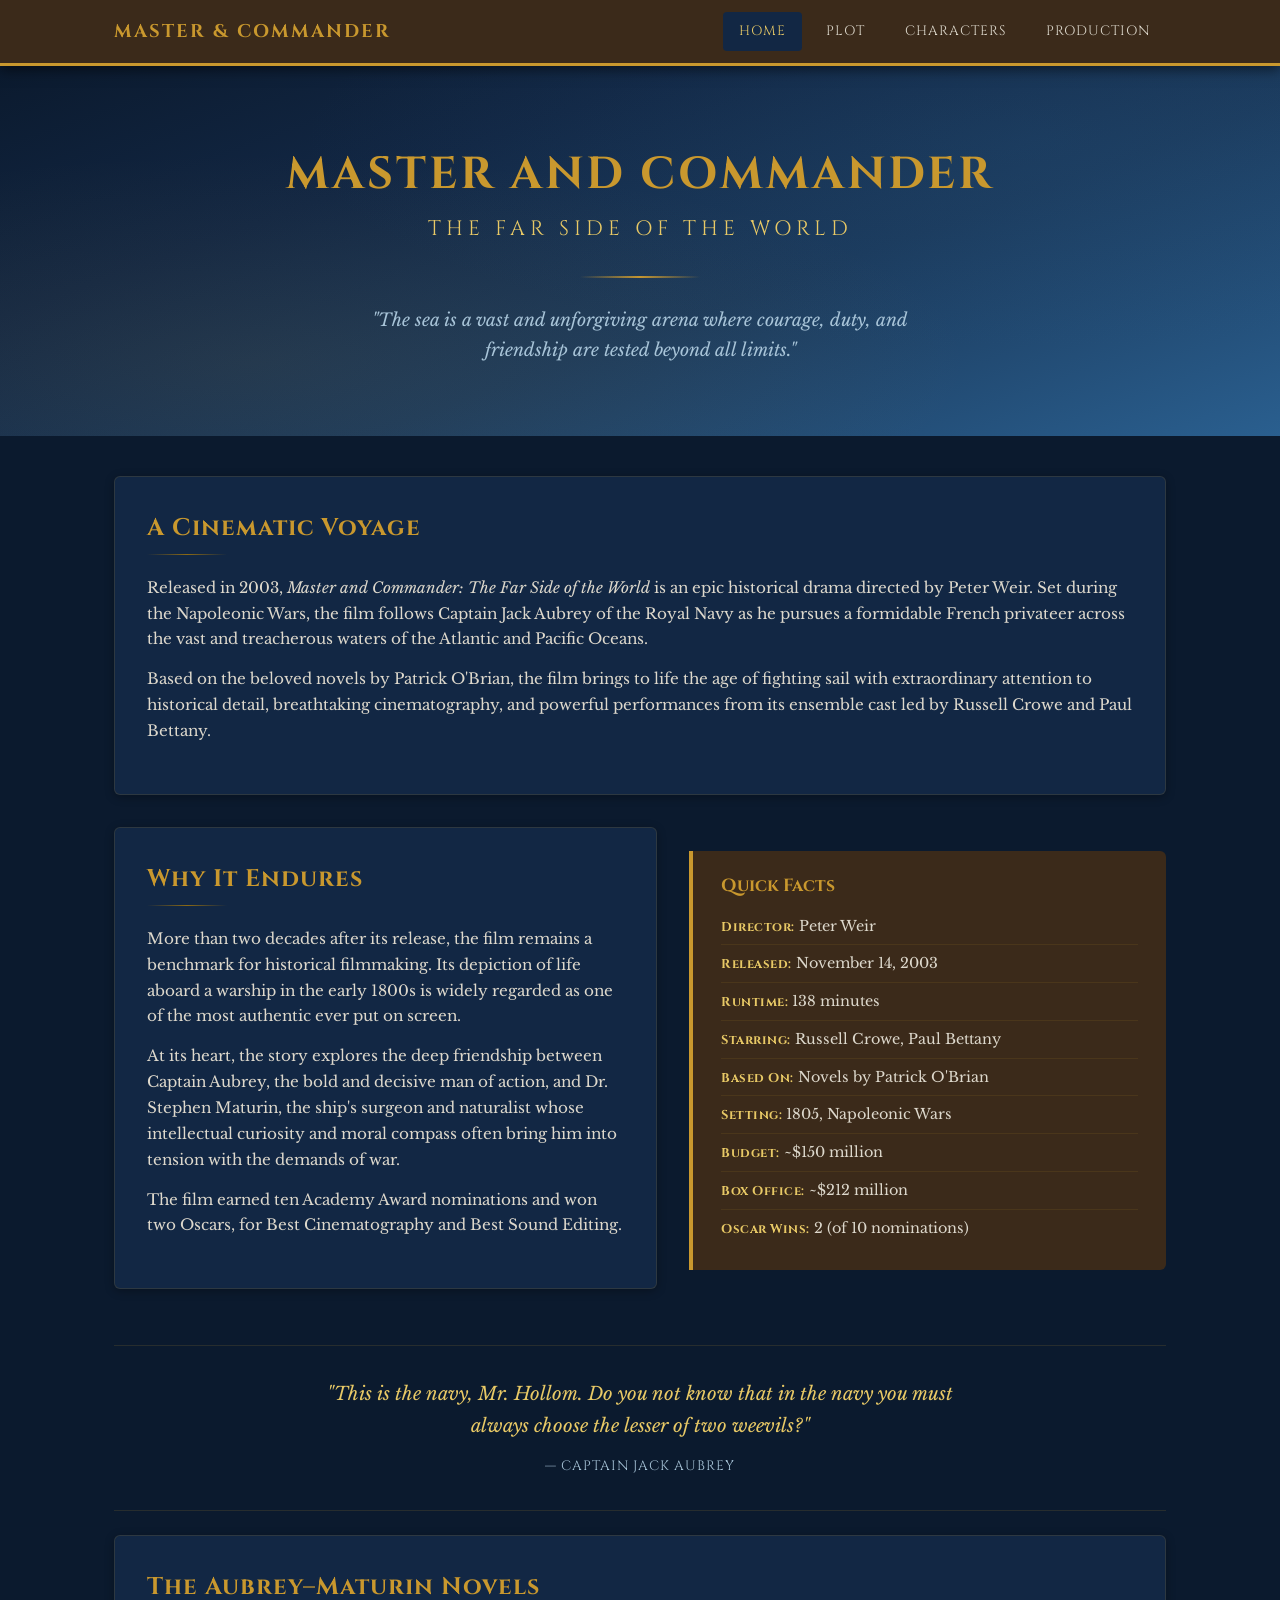
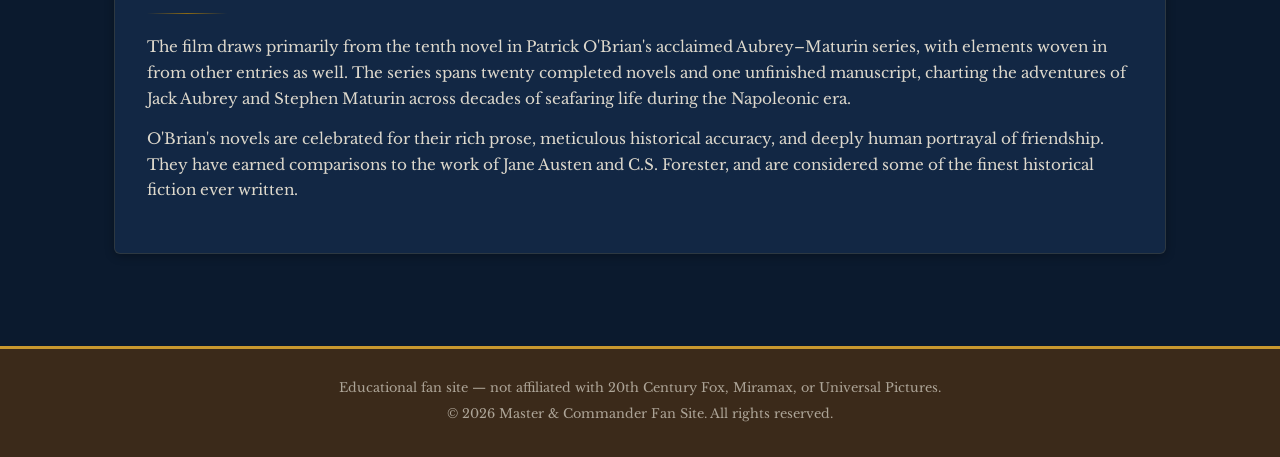
==== index.html @ 2dff8941 "Add files via upload" ====
<!DOCTYPE html>
<html lang="en">
<head>
    <meta charset="UTF-8">
    <meta name="viewport" content="width=device-width, initial-scale=1.0">
    <title>Master and Commander: The Far Side of the World</title>
    <link rel="stylesheet" href="styles.css">
</head>
<body>

    <!-- ========== Header & Navigation ========== -->
    <header>
        <div class="header-inner">
            <div class="site-title"><a href="index.html">Master &amp; Commander</a></div>
            <nav>
                <ul>
                    <li><a href="index.html" class="active">Home</a></li>
                    <li><a href="plot.html">Plot</a></li>
                    <li><a href="characters.html">Characters</a></li>
                    <li><a href="production.html">Production</a></li>
                </ul>
            </nav>
        </div>
    </header>

    <!-- ========== Hero Section ========== -->
    <section class="hero">
        <h1>Master and Commander</h1>
        <p class="subtitle">The Far Side of the World</p>
        <div class="divider"></div>
        <p class="tagline">"The sea is a vast and unforgiving arena where courage, duty, and friendship are tested beyond all limits."</p>
    </section>

    <!-- ========== Main Content ========== -->
    <main>

        <!-- Introduction -->
        <section class="content-section">
            <h2>A Cinematic Voyage</h2>
            <div class="section-divider"></div>
            <p>
                Released in 2003, <em>Master and Commander: The Far Side of the World</em> is an epic 
                historical drama directed by Peter Weir. Set during the Napoleonic Wars, the film follows 
                Captain Jack Aubrey of the Royal Navy as he pursues a formidable French privateer across 
                the vast and treacherous waters of the Atlantic and Pacific Oceans.
            </p>
            <p>
                Based on the beloved novels by Patrick O'Brian, the film brings to life the age of 
                fighting sail with extraordinary attention to historical detail, breathtaking 
                cinematography, and powerful performances from its ensemble cast led by Russell Crowe 
                and Paul Bettany.
            </p>
        </section>

        <!-- Two Column: Overview + Quick Facts -->
        <div class="two-col">
            <section class="content-section col">
                <h2>Why It Endures</h2>
                <div class="section-divider"></div>
                <p>
                    More than two decades after its release, the film remains a benchmark for historical 
                    filmmaking. Its depiction of life aboard a warship in the early 1800s is widely 
                    regarded as one of the most authentic ever put on screen.
                </p>
                <p>
                    At its heart, the story explores the deep friendship between Captain Aubrey, the 
                    bold and decisive man of action, and Dr. Stephen Maturin, the ship's surgeon and 
                    naturalist whose intellectual curiosity and moral compass often bring him into tension 
                    with the demands of war.
                </p>
                <p>
                    The film earned ten Academy Award nominations and won two Oscars, for Best 
                    Cinematography and Best Sound Editing.
                </p>
            </section>

            <div class="col">
                <div class="info-box">
                    <h3>Quick Facts</h3>
                    <ul class="fact-list">
                        <li><strong>Director:</strong> Peter Weir</li>
                        <li><strong>Released:</strong> November 14, 2003</li>
                        <li><strong>Runtime:</strong> 138 minutes</li>
                        <li><strong>Starring:</strong> Russell Crowe, Paul Bettany</li>
                        <li><strong>Based On:</strong> Novels by Patrick O'Brian</li>
                        <li><strong>Setting:</strong> 1805, Napoleonic Wars</li>
                        <li><strong>Budget:</strong> ~$150 million</li>
                        <li><strong>Box Office:</strong> ~$212 million</li>
                        <li><strong>Oscar Wins:</strong> 2 (of 10 nominations)</li>
                    </ul>
                </div>
            </div>
        </div>

        <!-- Quote -->
        <div class="quote-block">
            <blockquote>
                "This is the navy, Mr. Hollom. Do you not know that in the navy you must always choose the lesser of two weevils?"
            </blockquote>
            <cite>&mdash; Captain Jack Aubrey</cite>
        </div>

        <!-- Source Material -->
        <section class="content-section">
            <h2>The Aubrey&ndash;Maturin Novels</h2>
            <div class="section-divider"></div>
            <p>
                The film draws primarily from the tenth novel in Patrick O'Brian's acclaimed 
                Aubrey&ndash;Maturin series, with elements woven in from other entries as well. 
                The series spans twenty completed novels and one unfinished manuscript, charting 
                the adventures of Jack Aubrey and Stephen Maturin across decades of seafaring 
                life during the Napoleonic era.
            </p>
            <p>
                O'Brian's novels are celebrated for their rich prose, meticulous historical accuracy, 
                and deeply human portrayal of friendship. They have earned comparisons to the work of 
                Jane Austen and C.S. Forester, and are considered some of the finest historical fiction 
                ever written.
            </p>
        </section>

    </main>

    <!-- ========== Footer ========== -->
    <footer>
        <p>Educational fan site &mdash; not affiliated with 20th Century Fox, Miramax, or Universal Pictures.</p>
        <p>&copy; 2026 Master &amp; Commander Fan Site. All rights reserved.</p>
    </footer>

</body>
</html>
---- styles.css ----
/* ============================================
   Master and Commander: Far Side of the World
   Website Stylesheet
   Color Palette: Navy Blues, Golds, Dark Oak, White
   ============================================ */

/* ---------- Google Fonts ---------- */
@import url('https://fonts.googleapis.com/css2?family=Cinzel:wght@400;600;700&family=Libre+Baskerville:ital,wght@0,400;0,700;1,400&display=swap');

/* ---------- CSS Variables ---------- */
:root {
    --navy-dark: #0b1a2e;
    --navy: #122744;
    --navy-light: #1b3a5c;
    --blue-mid: #2a5f8f;
    --blue-light: #a8c4d8;
    --gold-dark: #8b6914;
    --gold: #c9982e;
    --gold-light: #e8c966;
    --oak-dark: #3b2a1a;
    --oak: #5c3d24;
    --oak-light: #7a5636;
    --white: #f5f0e8;
    --white-pure: #ffffff;
    --text-light: #ddd8cc;
    --text-dark: #1a1a1a;
}

/* ---------- Reset & Base ---------- */
* {
    margin: 0;
    padding: 0;
    box-sizing: border-box;
}

html {
    scroll-behavior: smooth;
}

body {
    font-family: 'Libre Baskerville', Georgia, serif;
    background-color: var(--navy-dark);
    color: var(--text-light);
    line-height: 1.7;
    min-height: 100vh;
    display: flex;
    flex-direction: column;
}

h1, h2, h3, h4 {
    font-family: 'Cinzel', serif;
    color: var(--gold);
    line-height: 1.3;
}

a {
    color: var(--gold-light);
    text-decoration: none;
    transition: color 0.3s ease;
}

a:hover {
    color: var(--white-pure);
}

img {
    max-width: 100%;
    height: auto;
}

/* ---------- Header / Navigation ---------- */
header {
    background-color: var(--oak-dark);
    border-bottom: 3px solid var(--gold);
    padding: 0;
    position: sticky;
    top: 0;
    z-index: 100;
    box-shadow: 0 4px 12px rgba(0, 0, 0, 0.5);
}

.header-inner {
    max-width: 1100px;
    margin: 0 auto;
    display: flex;
    align-items: center;
    justify-content: space-between;
    padding: 12px 24px;
}

.site-title {
    font-family: 'Cinzel', serif;
    font-size: 1.15rem;
    font-weight: 700;
    color: var(--gold);
    letter-spacing: 2px;
    text-transform: uppercase;
    white-space: nowrap;
}

.site-title a {
    color: var(--gold);
}

.site-title a:hover {
    color: var(--gold-light);
}

nav ul {
    list-style: none;
    display: flex;
    gap: 8px;
}

nav ul li a {
    display: block;
    padding: 8px 16px;
    color: var(--text-light);
    font-family: 'Cinzel', serif;
    font-size: 0.85rem;
    letter-spacing: 1px;
    text-transform: uppercase;
    border-radius: 4px;
    transition: background-color 0.3s ease, color 0.3s ease;
}

nav ul li a:hover,
nav ul li a.active {
    background-color: var(--navy);
    color: var(--gold-light);
}

/* ---------- Hero Section ---------- */
.hero {
    background: linear-gradient(
        160deg,
        var(--navy-dark) 0%,
        var(--navy) 30%,
        var(--navy-light) 60%,
        var(--blue-mid) 100%
    );
    text-align: center;
    padding: 80px 24px 70px;
    position: relative;
    overflow: hidden;
}

.hero::before {
    content: "";
    position: absolute;
    top: 0;
    left: 0;
    right: 0;
    bottom: 0;
    background:
        radial-gradient(ellipse at 20% 80%, rgba(201, 152, 46, 0.08) 0%, transparent 50%),
        radial-gradient(ellipse at 80% 20%, rgba(42, 95, 143, 0.15) 0%, transparent 50%);
    pointer-events: none;
}

.hero h1 {
    font-size: 2.8rem;
    color: var(--gold);
    letter-spacing: 3px;
    text-transform: uppercase;
    margin-bottom: 8px;
    position: relative;
}

.hero .subtitle {
    font-family: 'Cinzel', serif;
    font-size: 1.3rem;
    color: var(--gold-light);
    letter-spacing: 5px;
    text-transform: uppercase;
    margin-bottom: 24px;
    position: relative;
}

.hero .tagline {
    font-style: italic;
    font-size: 1.1rem;
    color: var(--blue-light);
    max-width: 600px;
    margin: 0 auto;
    position: relative;
}

/* Gold decorative divider */
.divider {
    width: 120px;
    height: 2px;
    background: linear-gradient(90deg, transparent, var(--gold), transparent);
    margin: 28px auto;
}

/* ---------- Page Hero (smaller, for inner pages) ---------- */
.page-hero {
    background: linear-gradient(
        160deg,
        var(--navy-dark) 0%,
        var(--navy) 50%,
        var(--navy-light) 100%
    );
    text-align: center;
    padding: 50px 24px 40px;
}

.page-hero h1 {
    font-size: 2.2rem;
    letter-spacing: 3px;
    text-transform: uppercase;
}

.page-hero p {
    color: var(--blue-light);
    font-style: italic;
    margin-top: 10px;
    font-size: 1rem;
}

/* ---------- Main Content ---------- */
main {
    flex: 1;
    max-width: 1100px;
    margin: 0 auto;
    padding: 40px 24px 60px;
    width: 100%;
}

/* ---------- Content Sections ---------- */
.content-section {
    background-color: var(--navy);
    border: 1px solid rgba(201, 152, 46, 0.15);
    border-radius: 6px;
    padding: 36px 32px;
    margin-bottom: 32px;
    box-shadow: 0 2px 10px rgba(0, 0, 0, 0.3);
}

.content-section h2 {
    font-size: 1.5rem;
    margin-bottom: 6px;
    letter-spacing: 1px;
}

.content-section h3 {
    font-size: 1.15rem;
    color: var(--gold-light);
    margin-top: 20px;
    margin-bottom: 8px;
}

.content-section p {
    margin-bottom: 14px;
    color: var(--text-light);
    font-size: 0.95rem;
}

.section-divider {
    width: 80px;
    height: 1px;
    background: linear-gradient(90deg, transparent, var(--gold-dark), transparent);
    margin: 10px 0 20px;
}

/* ---------- Two-Column Layout ---------- */
.two-col {
    display: flex;
    gap: 32px;
    align-items: flex-start;
}

.two-col .col {
    flex: 1;
}

/* ---------- Character Cards ---------- */
.card-grid {
    display: grid;
    grid-template-columns: repeat(auto-fill, minmax(280px, 1fr));
    gap: 24px;
    margin-top: 20px;
}

.card {
    background: linear-gradient(180deg, var(--navy-light), var(--navy));
    border: 1px solid rgba(201, 152, 46, 0.2);
    border-radius: 6px;
    padding: 28px 24px;
    transition: transform 0.3s ease, box-shadow 0.3s ease;
}

.card:hover {
    transform: translateY(-4px);
    box-shadow: 0 8px 24px rgba(0, 0, 0, 0.4);
}

.card h3 {
    margin-top: 0;
    font-size: 1.15rem;
    color: var(--gold);
}

.card .actor {
    font-size: 0.85rem;
    color: var(--gold-dark);
    font-style: italic;
    margin-bottom: 10px;
}

.card p {
    font-size: 0.9rem;
    color: var(--text-light);
}

/* ---------- Info Box / Sidebar Style ---------- */
.info-box {
    background-color: var(--oak-dark);
    border-left: 4px solid var(--gold);
    border-radius: 0 6px 6px 0;
    padding: 24px 28px;
    margin: 24px 0;
}

.info-box h3 {
    color: var(--gold);
    margin-top: 0;
    margin-bottom: 10px;
    font-size: 1.1rem;
}

.info-box p {
    margin-bottom: 8px;
    font-size: 0.9rem;
}

/* Fact list inside info boxes */
.fact-list {
    list-style: none;
    padding: 0;
}

.fact-list li {
    padding: 6px 0;
    border-bottom: 1px solid rgba(201, 152, 46, 0.1);
    font-size: 0.9rem;
}

.fact-list li:last-child {
    border-bottom: none;
}

.fact-list li strong {
    color: var(--gold-light);
    font-family: 'Cinzel', serif;
    font-size: 0.8rem;
    letter-spacing: 0.5px;
}

/* ---------- Quote Block ---------- */
.quote-block {
    text-align: center;
    padding: 32px 24px;
    margin: 24px 0;
    border-top: 1px solid rgba(201, 152, 46, 0.15);
    border-bottom: 1px solid rgba(201, 152, 46, 0.15);
}

.quote-block blockquote {
    font-size: 1.15rem;
    font-style: italic;
    color: var(--gold-light);
    max-width: 650px;
    margin: 0 auto 10px;
}

.quote-block cite {
    font-size: 0.85rem;
    color: var(--blue-light);
    font-style: normal;
    letter-spacing: 1px;
    text-transform: uppercase;
    font-family: 'Cinzel', serif;
}

/* ---------- Footer ---------- */
footer {
    background-color: var(--oak-dark);
    border-top: 3px solid var(--gold);
    text-align: center;
    padding: 28px 24px;
    margin-top: auto;
}

footer p {
    font-size: 0.8rem;
    color: var(--text-light);
    opacity: 0.7;
    margin-bottom: 4px;
}

footer a {
    color: var(--gold);
    font-size: 0.8rem;
}

/* ---------- Responsive ---------- */
@media (max-width: 768px) {
    .header-inner {
        flex-direction: column;
        gap: 10px;
        text-align: center;
    }

    nav ul {
        flex-wrap: wrap;
        justify-content: center;
        gap: 4px;
    }

    nav ul li a {
        padding: 6px 12px;
        font-size: 0.75rem;
    }

    .hero h1 {
        font-size: 1.8rem;
    }

    .hero .subtitle {
        font-size: 1rem;
        letter-spacing: 2px;
    }

    .two-col {
        flex-direction: column;
    }

    .card-grid {
        grid-template-columns: 1fr;
    }

    .content-section {
        padding: 24px 20px;
    }
}
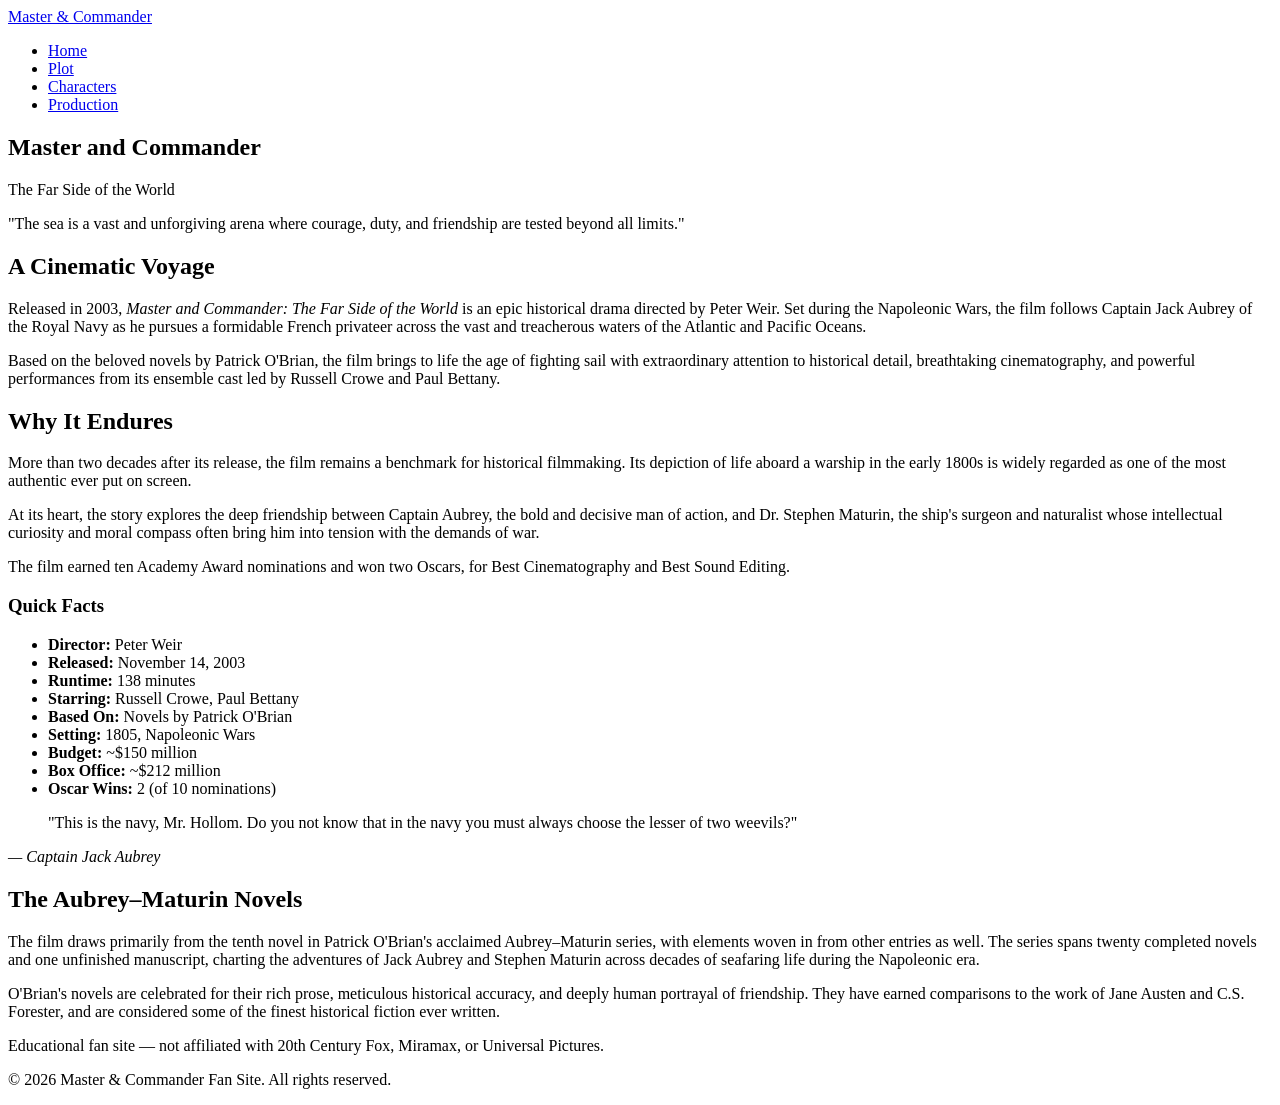
==== commit 64e557c9: "Update index.html" ====
--- a/index.html
+++ b/index.html
@@ -3,7 +3,7 @@
 <head>
     <meta charset="UTF-8">
     <meta name="viewport" content="width=device-width, initial-scale=1.0">
-    <title>Master and Commander: The Far Side of the World</title>
+    <title>HI ADDY!!!!! MEOW MEOW MEOW</title>
     <link rel="stylesheet" href="styles.css">
 </head>
 <body>
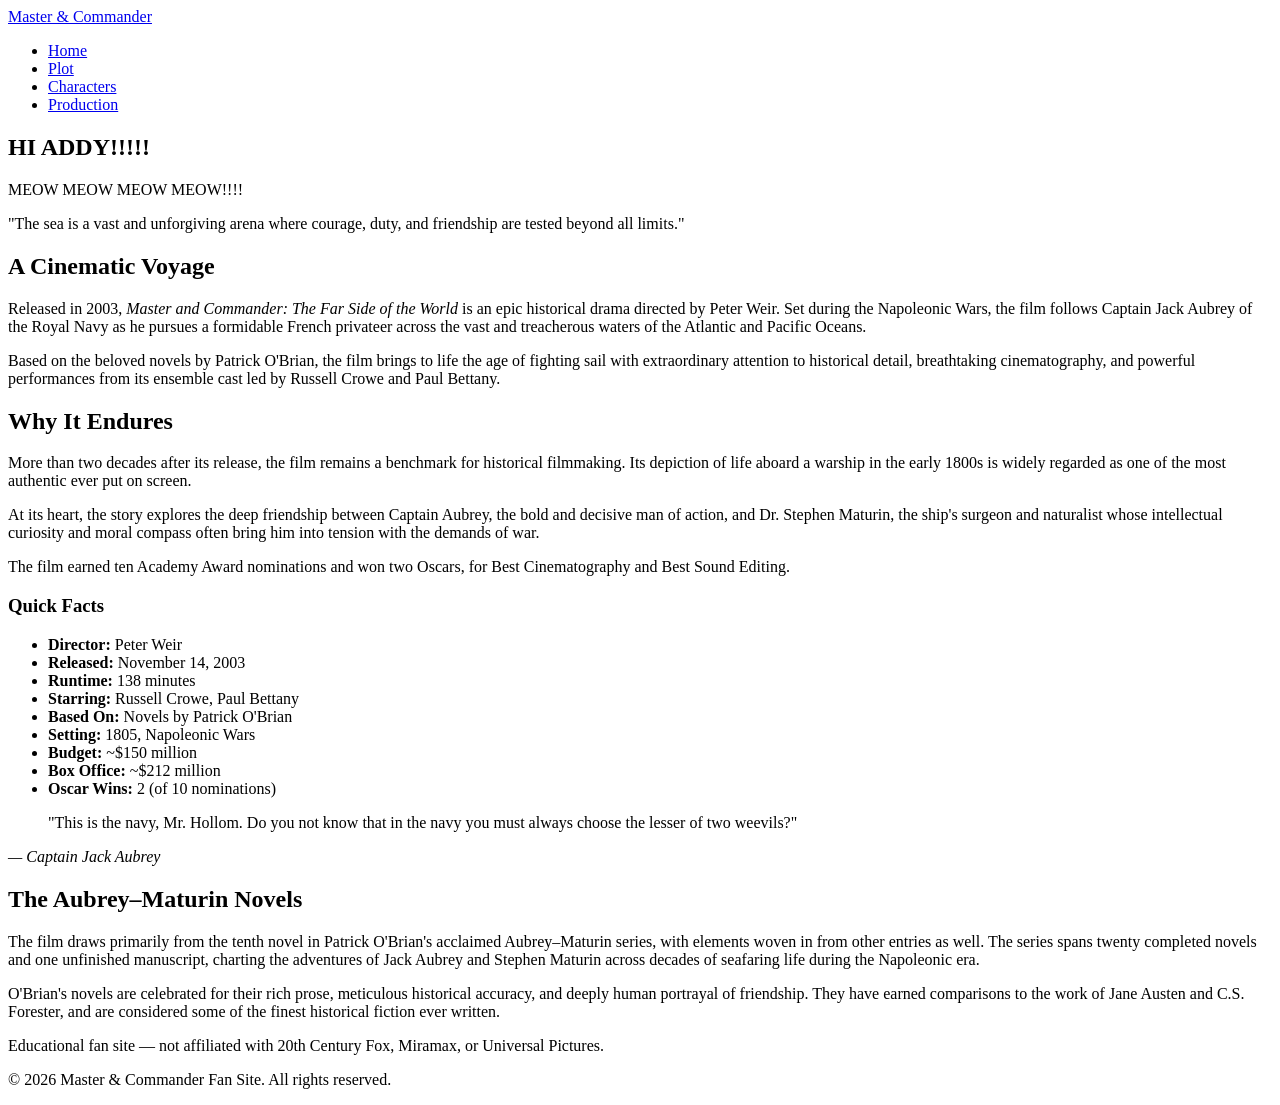
==== commit cb0b0a52: "Update index.html" ====
--- a/index.html
+++ b/index.html
@@ -25,8 +25,8 @@
 
     <!-- ========== Hero Section ========== -->
     <section class="hero">
-        <h1>Master and Commander</h1>
-        <p class="subtitle">The Far Side of the World</p>
+        <h1>HI ADDY!!!!!</h1>
+        <p class="subtitle">MEOW MEOW MEOW MEOW!!!!</p>
         <div class="divider"></div>
         <p class="tagline">"The sea is a vast and unforgiving arena where courage, duty, and friendship are tested beyond all limits."</p>
     </section>
